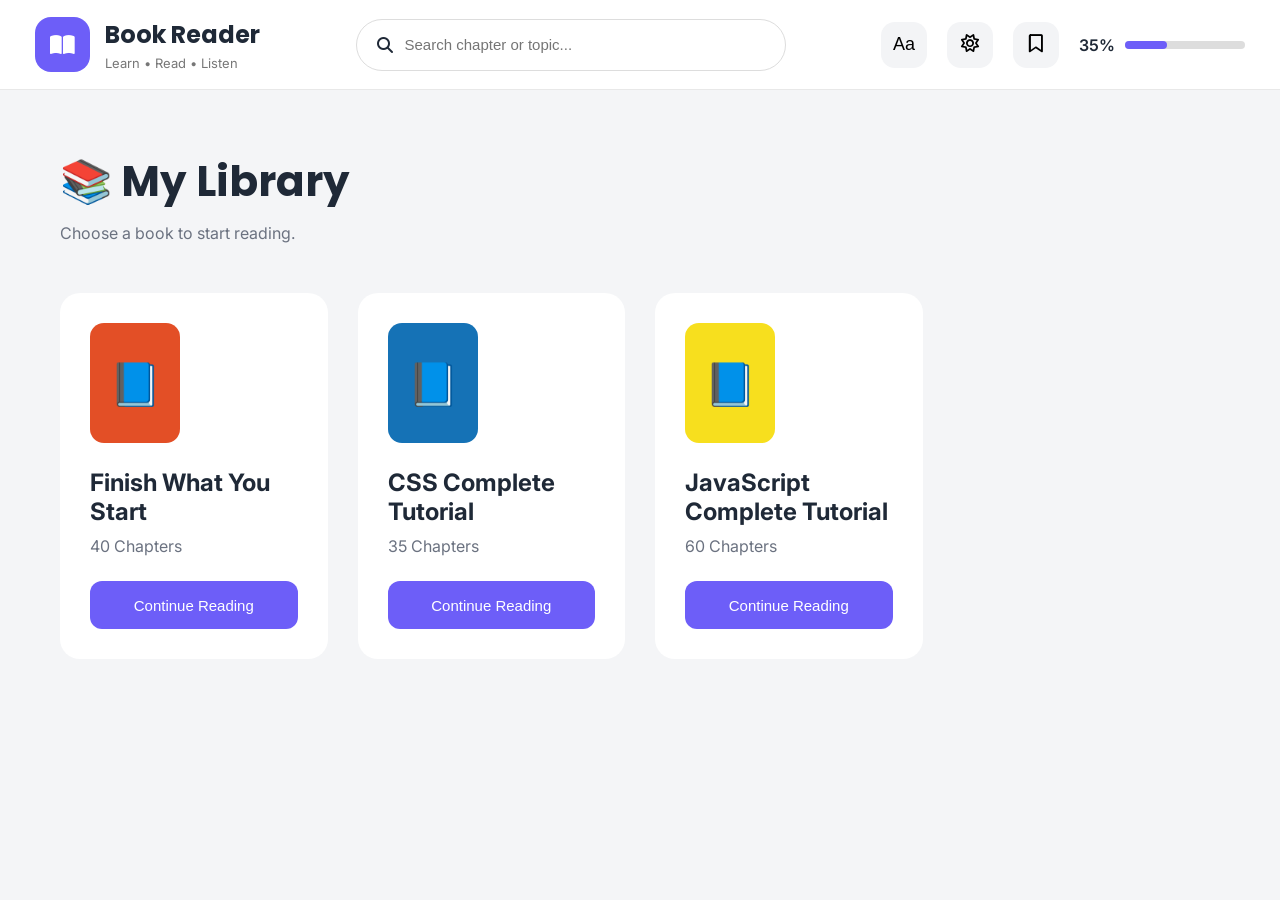
==== index.html @ 346fdf6a "homepage of library" ====
<!DOCTYPE html>
<html lang="en">

<head>
    <meta charset="UTF-8">
    <meta name="viewport" content="width=device-width, initial-scale=1.0">
    <title>Book Reader Tutorial</title>

    <!-- Google Font -->
    <link
        href="https://fonts.googleapis.com/css2?family=Inter:wght@300;400;500;600;700&family=Poppins:wght@500;600;700&display=swap"
        rel="stylesheet">

    <!-- Font Awesome -->
    <link rel="stylesheet" href="https://cdnjs.cloudflare.com/ajax/libs/font-awesome/6.7.2/css/all.min.css">

    <!-- CSS -->
    <link rel="stylesheet" href="assest/css/style.css">
</head>

<body>

    <!-- Header -->
    <header class="header">

        <!-- Logo -->
        <div class="logo">

            <div class="logo-icon">
                <i class="fa-solid fa-book-open"></i>
            </div>

            <div class="logo-text">
                <h2>Book Reader</h2>
                <span>Learn • Read • Listen</span>
            </div>

        </div>

        <!-- Search -->

        <div class="search-box">

            <i class="fa-solid fa-magnifying-glass"></i>

            <input type="text" placeholder="Search chapter or topic...">

        </div>

        <!-- Right Side -->

        <div class="header-actions">

            <button class="font-btn">
                Aa
            </button>

            <button class="theme-btn">
                <i class="fa-regular fa-sun"></i>
            </button>

            <button class="bookmark-btn">
                <i class="fa-regular fa-bookmark"></i>
            </button>

            <div class="progress">

                <span>35%</span>

                <div class="progress-bar">

                    <div class="progress-fill"></div>

                </div>

            </div>

        </div>

    </header>

    <!-- Main Layout -->
    <main class="main-layout">
        <div class="library-page">

            <header class="library-header">

                <h1>📚 My Library</h1>

                <p>Choose a book to start reading.</p>

            </header>

            <section class="book-grid" id="bookGrid">

                <!-- Book Card -->

                <!-- <article class="book-card">

                    <div class="book-cover">

                        📘

                    </div>

                    <h2>HTML</h2>

                    <p>40 Chapters</p>

                    <button>

                        Continue Reading

                    </button>

                </article>

                <article class="book-card">

                    <div class="book-cover">

                        🎨

                    </div>

                    <h2>CSS</h2>

                    <p>35 Chapters</p>

                    <button>

                        Continue Reading

                    </button>

                </article>

                <article class="book-card">

                    <div class="book-cover">

                        ⚡

                    </div>

                    <h2>JavaScript</h2>

                    <p>60 Chapters</p>

                    <button>

                        Continue Reading

                    </button>

                </article> -->

            </section>

        </div>
    </main>

    <!-- Audio Player -->
    <!-- <footer class="audio-player">
        <div class="player-info">

            <div class="player-icon">

                <i class="fa-solid fa-headphones"></i>

            </div>

            <div>

                <h4>Chapter 1</h4>

                <span>Introduction to HTML</span>

            </div>

        </div>

        <div class="player-controls">

            <button>
                <i class="fa-solid fa-backward-step"></i>
            </button>

            <button class="play-btn">
                <i class="fa-solid fa-play"></i>
            </button>

            <button>
                <i class="fa-solid fa-forward-step"></i>
            </button>

        </div>

        <div class="player-progress">

            <span>00:00</span>

            <div class="audio-bar">

                <div class="audio-fill"></div>

            </div>

            <span>08:35</span>

        </div>

        <div class="player-options">

            <button>
                <i class="fa-solid fa-volume-high"></i>
            </button>

            <button>1x</button>

        </div>
    </footer> -->

    <script src="assest/js/app.js"></script>

</body>

</html>
---- assest/css/style.css ----
@import url("variables.css");

@import url("reset.css");

@import url("layout.css");

@import url("components.css");

@import url("pages.css");

@import url("responsive.css");
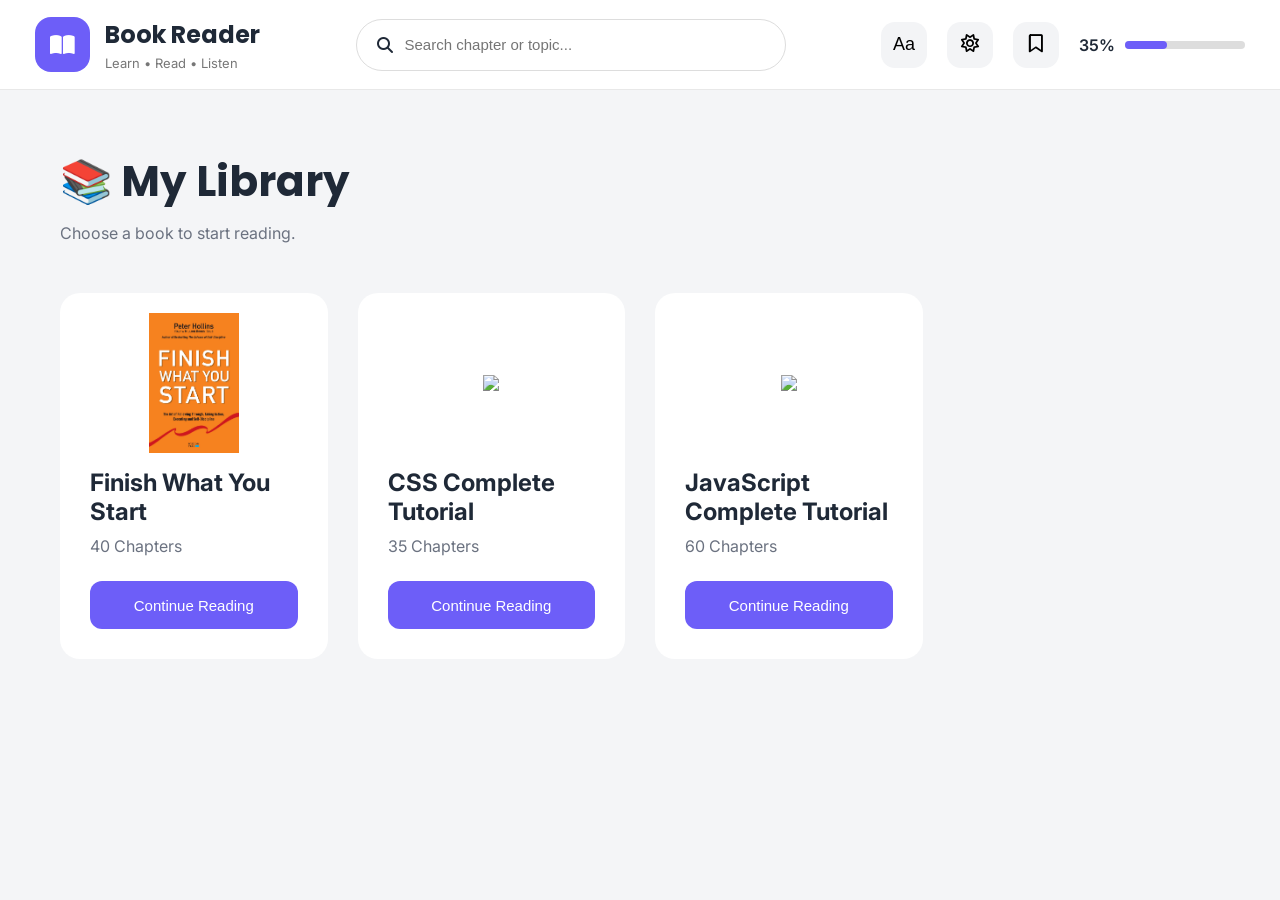
==== commit 2afd9b16: "home pages changes" ====
--- a/index.html
+++ b/index.html
@@ -15,7 +15,7 @@
     <link rel="stylesheet" href="https://cdnjs.cloudflare.com/ajax/libs/font-awesome/6.7.2/css/all.min.css">
 
     <!-- CSS -->
-    <link rel="stylesheet" href="assest/css/style.css">
+    <link rel="stylesheet" href="assets/css/style.css">
 </head>
 
 <body>
@@ -221,7 +221,7 @@
         </div>
     </footer> -->
 
-    <script src="assest/js/app.js"></script>
+    <script src="assets/js/app.js"></script>
 
 </body>
 
--- a/assets/css/style.css
+++ b/assets/css/style.css
@@ -0,0 +1,11 @@
+@import url("variables.css");
+
+@import url("reset.css");
+
+@import url("layout.css");
+
+@import url("components.css");
+
+@import url("pages.css");
+
+@import url("responsive.css");
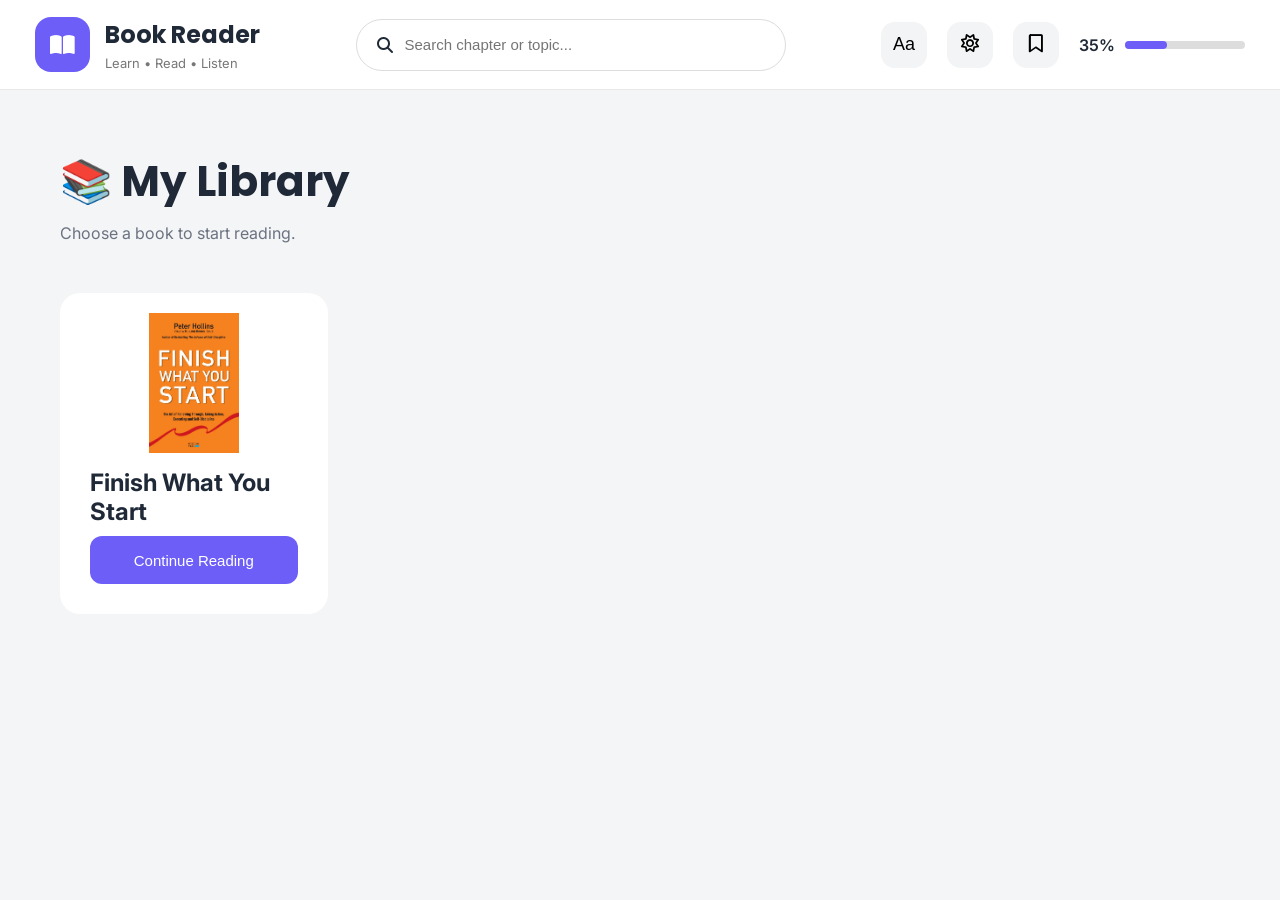
==== commit 69c999b0: "home page updates" ====
--- a/index.html
+++ b/index.html
@@ -6,6 +6,8 @@
     <meta name="viewport" content="width=device-width, initial-scale=1.0">
     <title>Book Reader Tutorial</title>
 
+    <link rel="icon" type="image/x-icon" href="assets/images/book-solid.svg">
+
     <!-- Google Font -->
     <link
         href="https://fonts.googleapis.com/css2?family=Inter:wght@300;400;500;600;700&family=Poppins:wght@500;600;700&display=swap"
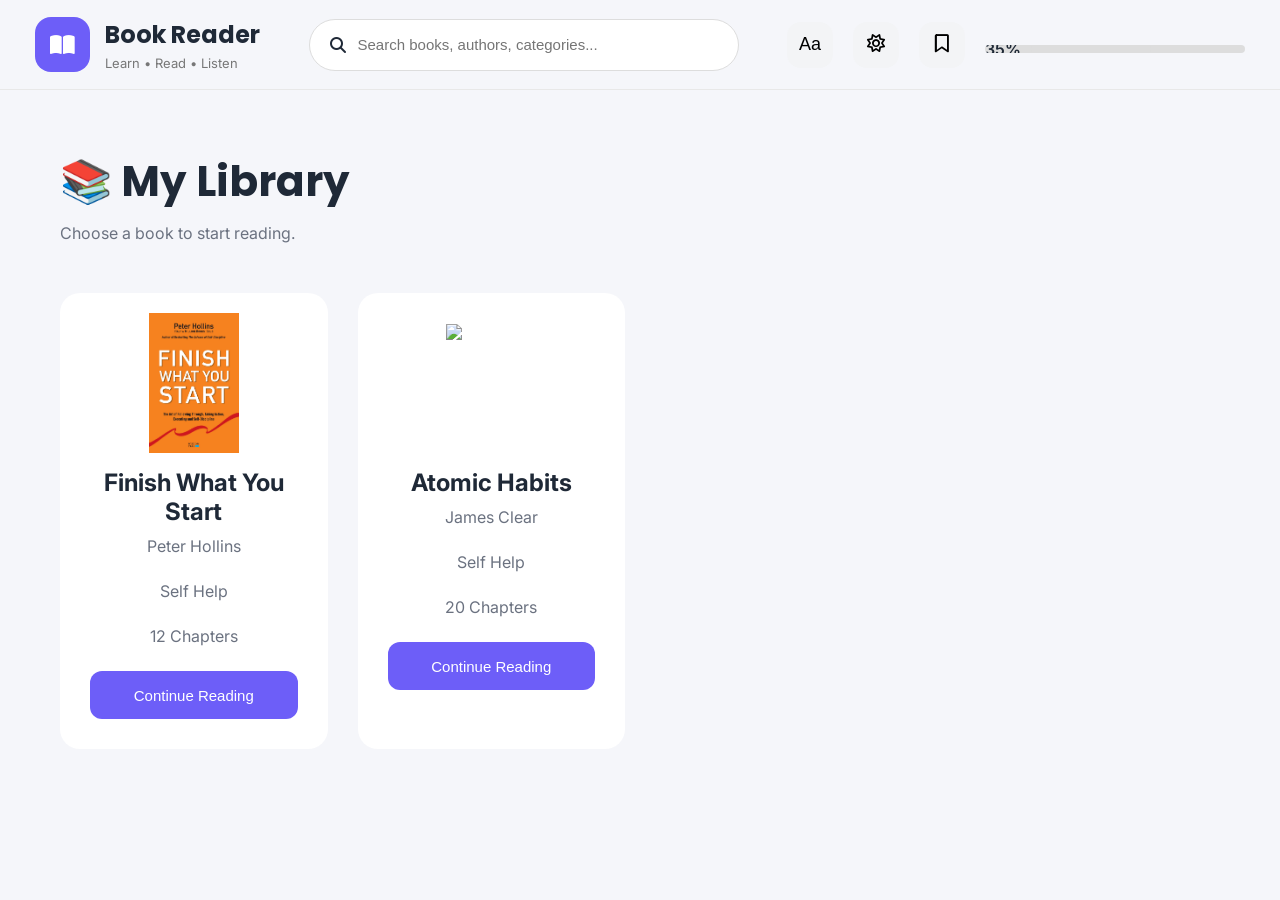
==== commit eb101285: "feat: add live search to library" ====
--- a/index.html
+++ b/index.html
@@ -45,7 +45,7 @@
 
             <i class="fa-solid fa-magnifying-glass"></i>
 
-            <input type="text" placeholder="Search chapter or topic...">
+            <input id="searchInput" type="text" placeholder="Search books, authors, categories...">
 
         </div>
 
@@ -227,4 +227,4 @@
 
 </body>
 
-</html>
+</html>
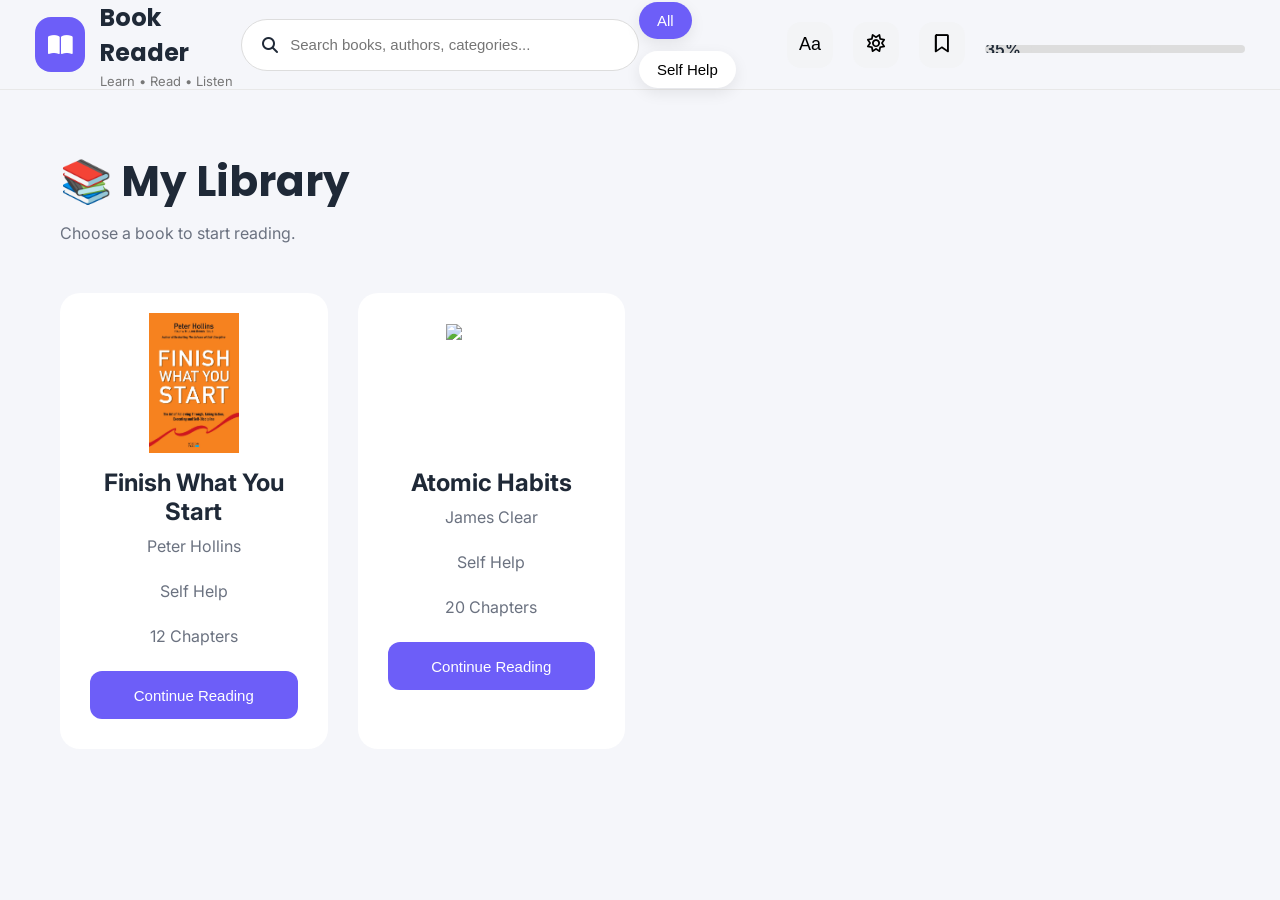
==== commit a80dd4ea: "feat: add category filtering to library" ====
--- a/index.html
+++ b/index.html
@@ -49,6 +49,10 @@
 
         </div>
 
+        <div id="categoryContainer" class="category-container">
+
+        </div>
+
         <!-- Right Side -->
 
         <div class="header-actions">
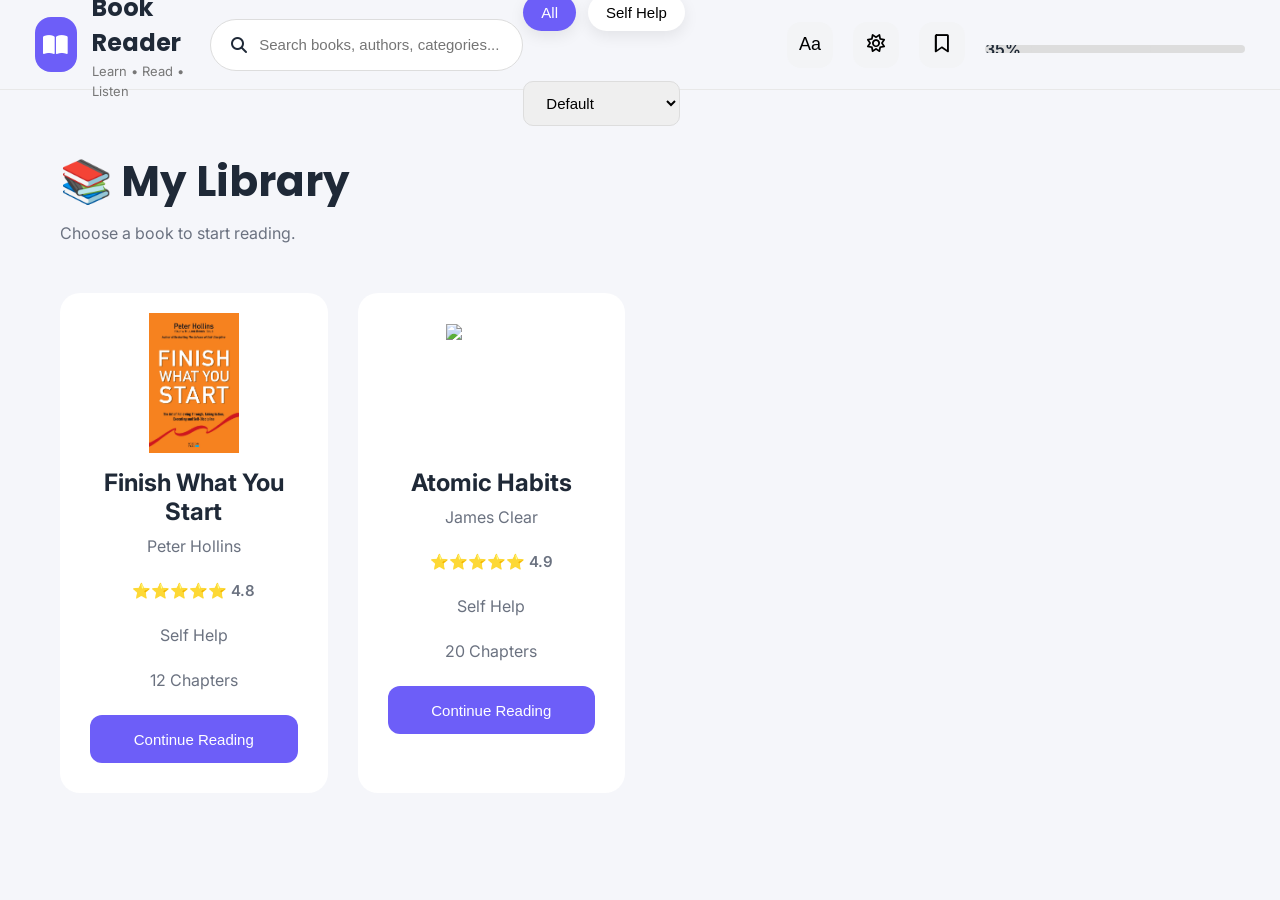
==== commit 560742f5: "Continue Reading" ====
--- a/index.html
+++ b/index.html
@@ -49,7 +49,25 @@
 
         </div>
 
-        <div id="categoryContainer" class="category-container">
+        <div class="library-toolbar">
+
+            <div id="categoryContainer" class="category-container"></div>
+
+            <select id="sortBooks" class="sort-select">
+
+                <option value="default">Default</option>
+
+                <option value="az">Title (A-Z)</option>
+
+                <option value="za">Title (Z-A)</option>
+
+                <option value="author">Author</option>
+
+                <option value="rating">Highest Rating</option>
+
+                <option value="chapters">Most Chapters</option>
+
+            </select>
 
         </div>
 
@@ -97,71 +115,13 @@
 
             </header>
 
-            <section class="book-grid" id="bookGrid">
-
-                <!-- Book Card -->
-
-                <!-- <article class="book-card">
-
-                    <div class="book-cover">
-
-                        📘
-
-                    </div>
-
-                    <h2>HTML</h2>
-
-                    <p>40 Chapters</p>
-
-                    <button>
-
-                        Continue Reading
-
-                    </button>
-
-                </article>
-
-                <article class="book-card">
-
-                    <div class="book-cover">
-
-                        🎨
-
-                    </div>
-
-                    <h2>CSS</h2>
-
-                    <p>35 Chapters</p>
-
-                    <button>
-
-                        Continue Reading
-
-                    </button>
-
-                </article>
-
-                <article class="book-card">
-
-                    <div class="book-cover">
-
-                        ⚡
-
-                    </div>
-
-                    <h2>JavaScript</h2>
-
-                    <p>60 Chapters</p>
-
-                    <button>
-
-                        Continue Reading
-
-                    </button>
-
-                </article> -->
+            <section id="continueReading" class="continue-reading">
 
             </section>
+
+            <div id="bookGrid" class="book-grid">
+
+            </div>
 
         </div>
     </main>
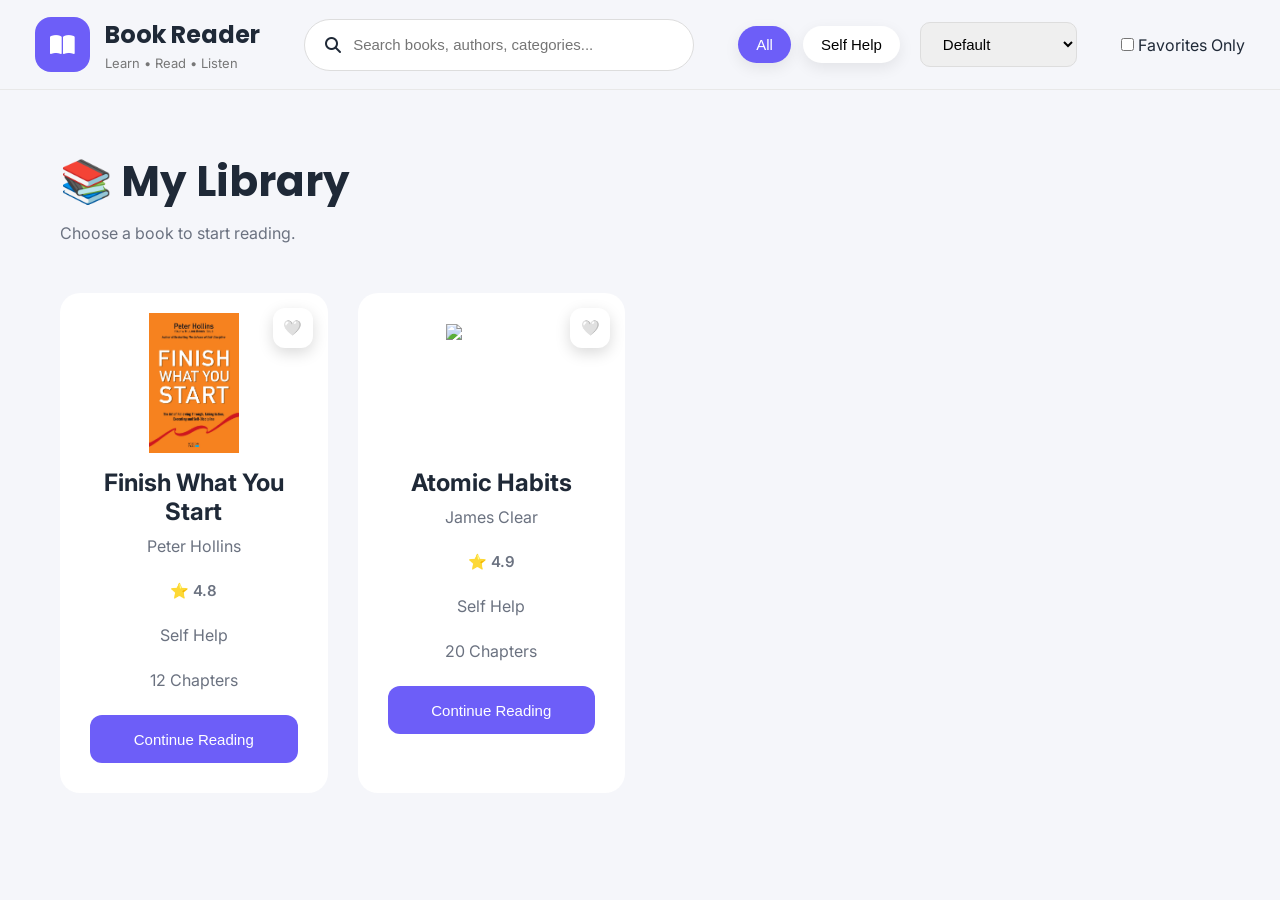
==== commit 80055801: "fav" ====
--- a/index.html
+++ b/index.html
@@ -71,9 +71,17 @@
 
         </div>
 
+        <label class="favorite-filter">
+
+            <input type="checkbox" id="favoriteOnly">
+
+            Favorites Only
+
+        </label>
+
         <!-- Right Side -->
 
-        <div class="header-actions">
+        <!-- <div class="header-actions">
 
             <button class="font-btn">
                 Aa
@@ -99,7 +107,7 @@
 
             </div>
 
-        </div>
+        </div> -->
 
     </header>
 
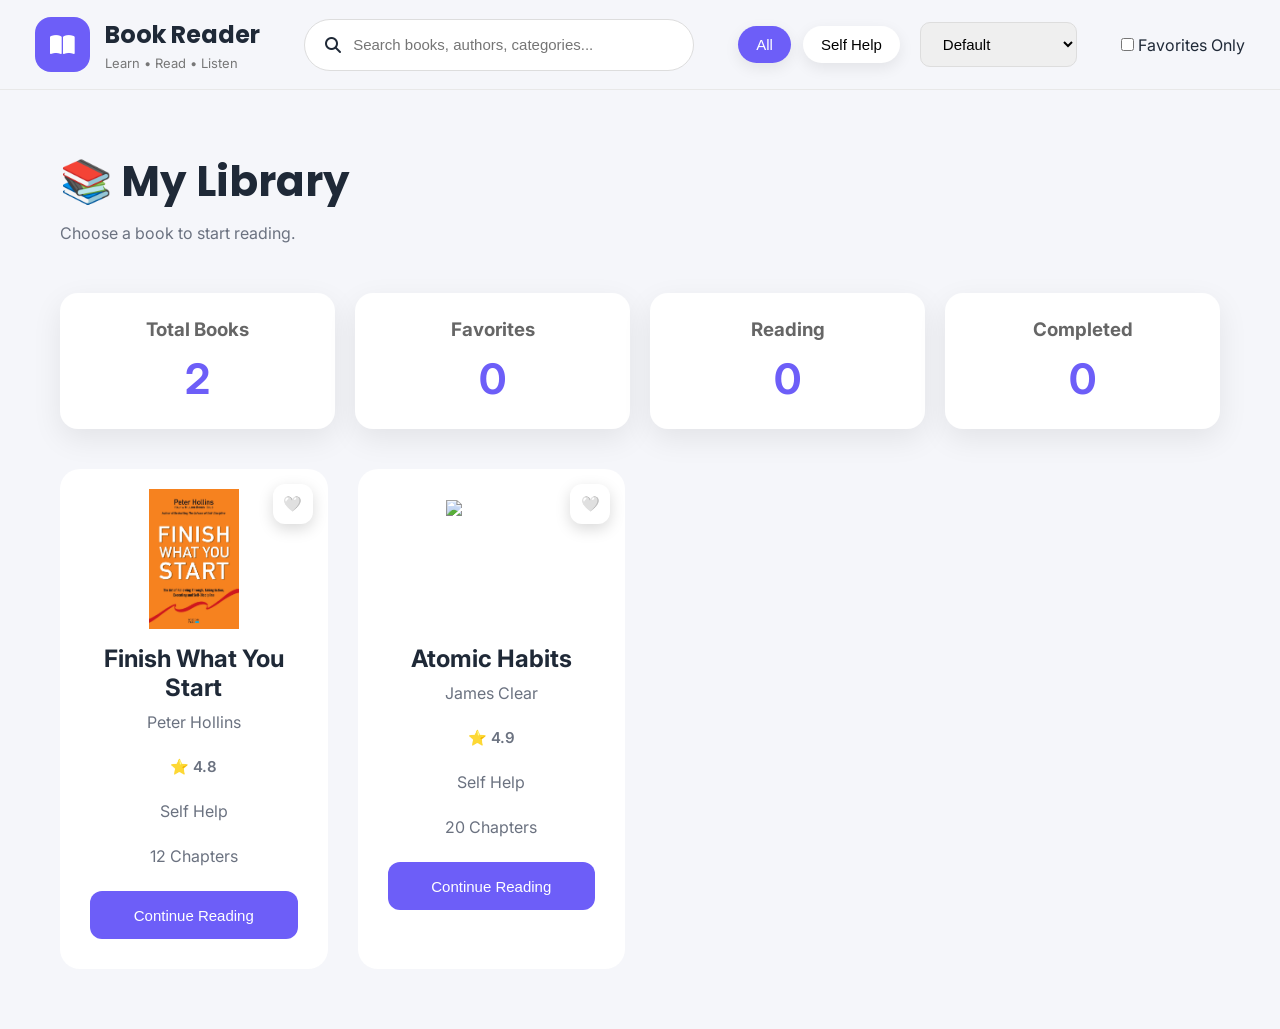
==== commit 7943fc18: "dashboard" ====
--- a/index.html
+++ b/index.html
@@ -123,6 +123,42 @@
 
             </header>
 
+            <section class="dashboard">
+
+                <div class="dashboard-card">
+
+                    <h3>Total Books</h3>
+
+                    <h1 id="totalBooks">0</h1>
+
+                </div>
+
+                <div class="dashboard-card">
+
+                    <h3>Favorites</h3>
+
+                    <h1 id="favoriteCount">0</h1>
+
+                </div>
+
+                <div class="dashboard-card">
+
+                    <h3>Reading</h3>
+
+                    <h1 id="readingCount">0</h1>
+
+                </div>
+
+                <div class="dashboard-card">
+
+                    <h3>Completed</h3>
+
+                    <h1 id="completedCount">0</h1>
+
+                </div>
+
+            </section>
+
             <section id="continueReading" class="continue-reading">
 
             </section>
